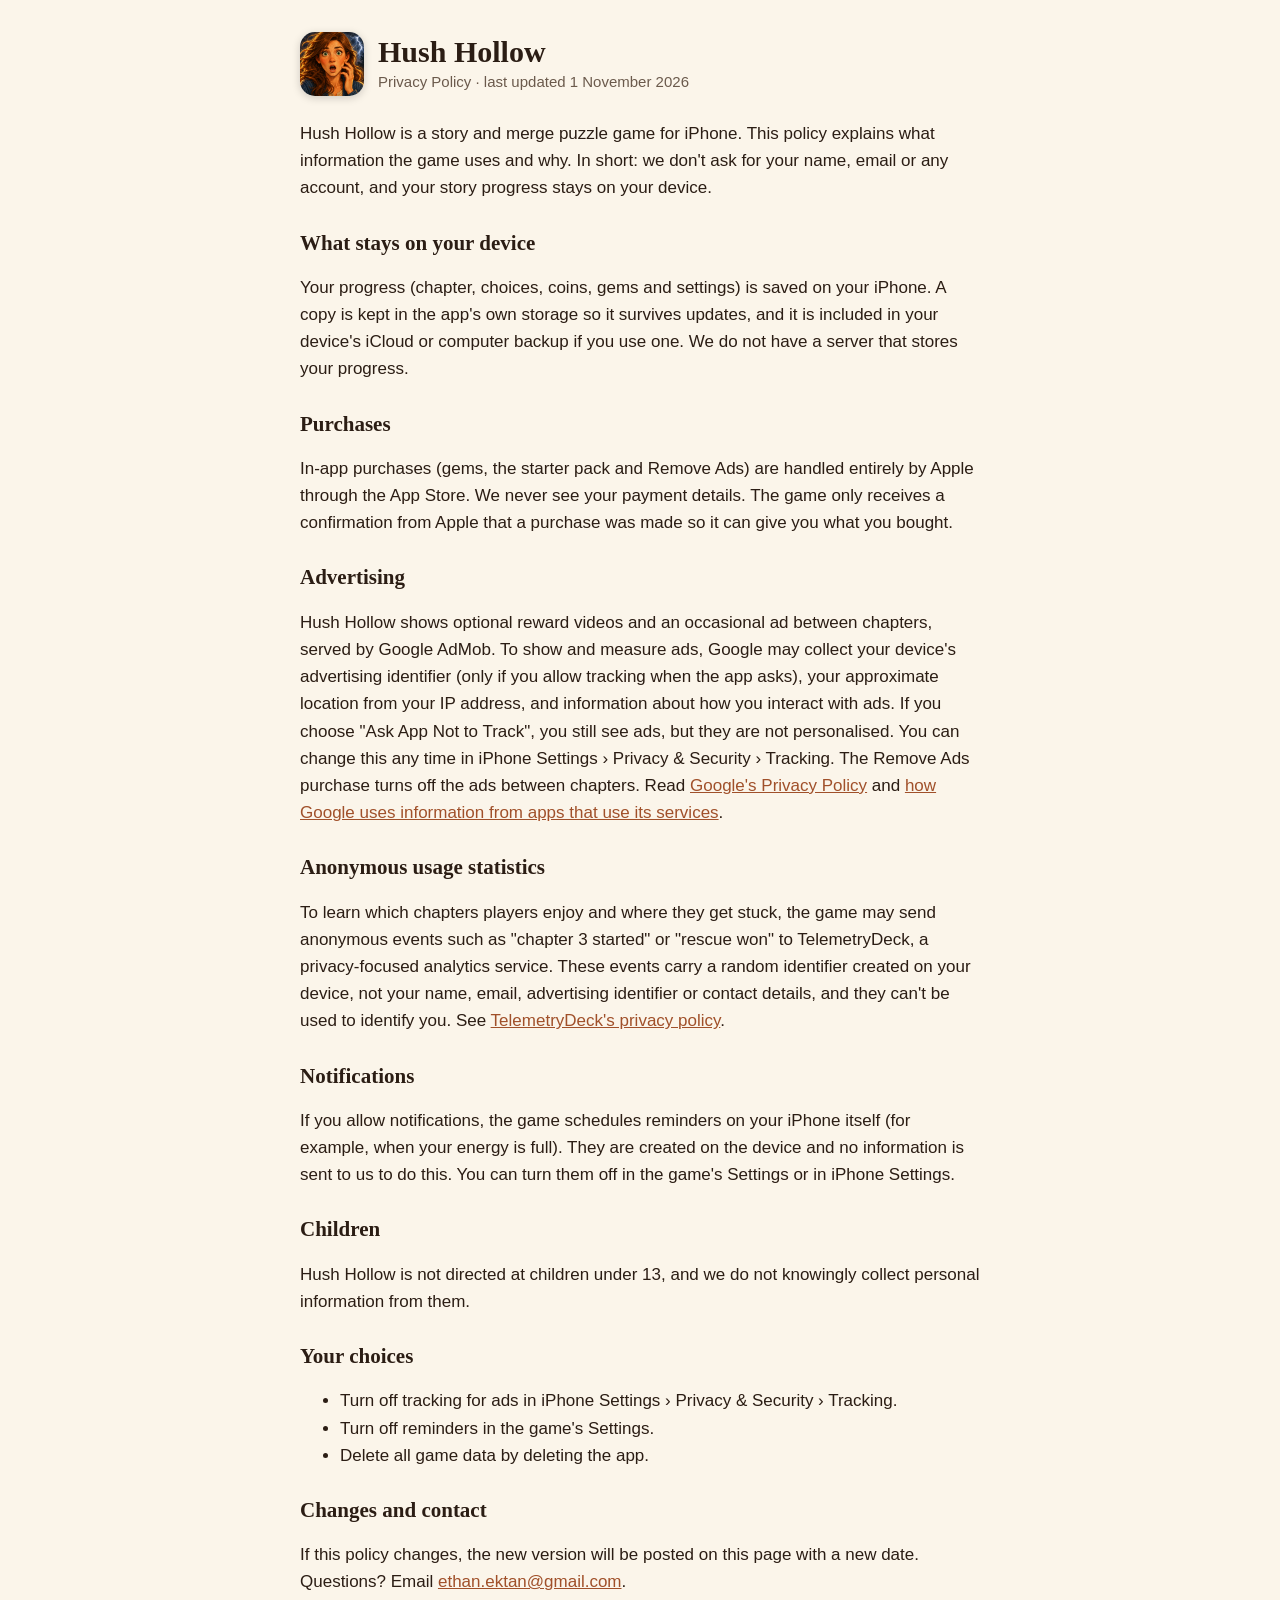
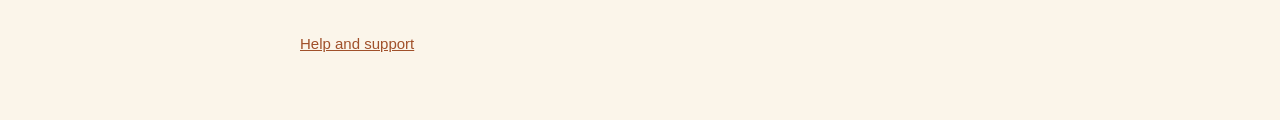
==== privacy.html @ 24a3fbf3 "Hush Hollow: privacy policy and support pages Co-Authored-By: Claude Opus 5.5 <noreply@anthropic.com" ====
<!doctype html>
<html lang="en">
<head>
<meta charset="utf-8"><meta name="viewport" content="width=device-width, initial-scale=1">
<title>Hush Hollow · Privacy Policy</title>
<link rel="stylesheet" href="style.css">
</head>
<body><main>
<header><img src="icon.png" alt=""><div><h1>Hush Hollow</h1><p>Privacy Policy · last updated 1 November 2026</p></div></header>

<p>Hush Hollow is a story and merge puzzle game for iPhone. This policy explains what information the game uses and why. In short: we don't ask for your name, email or any account, and your story progress stays on your device.</p>

<h2>What stays on your device</h2>
<p>Your progress (chapter, choices, coins, gems and settings) is saved on your iPhone. A copy is kept in the app's own storage so it survives updates, and it is included in your device's iCloud or computer backup if you use one. We do not have a server that stores your progress.</p>

<h2>Purchases</h2>
<p>In-app purchases (gems, the starter pack and Remove Ads) are handled entirely by Apple through the App Store. We never see your payment details. The game only receives a confirmation from Apple that a purchase was made so it can give you what you bought.</p>

<h2>Advertising</h2>
<p>Hush Hollow shows optional reward videos and an occasional ad between chapters, served by Google AdMob. To show and measure ads, Google may collect your device's advertising identifier (only if you allow tracking when the app asks), your approximate location from your IP address, and information about how you interact with ads. If you choose "Ask App Not to Track", you still see ads, but they are not personalised. You can change this any time in iPhone Settings › Privacy &amp; Security › Tracking. The Remove Ads purchase turns off the ads between chapters. Read <a href="https://policies.google.com/privacy">Google's Privacy Policy</a> and <a href="https://policies.google.com/technologies/partner-sites">how Google uses information from apps that use its services</a>.</p>

<h2>Anonymous usage statistics</h2>
<p>To learn which chapters players enjoy and where they get stuck, the game may send anonymous events such as "chapter 3 started" or "rescue won" to TelemetryDeck, a privacy-focused analytics service. These events carry a random identifier created on your device, not your name, email, advertising identifier or contact details, and they can't be used to identify you. See <a href="https://telemetrydeck.com/privacy/">TelemetryDeck's privacy policy</a>.</p>

<h2>Notifications</h2>
<p>If you allow notifications, the game schedules reminders on your iPhone itself (for example, when your energy is full). They are created on the device and no information is sent to us to do this. You can turn them off in the game's Settings or in iPhone Settings.</p>

<h2>Children</h2>
<p>Hush Hollow is not directed at children under 13, and we do not knowingly collect personal information from them.</p>

<h2>Your choices</h2>
<ul>
<li>Turn off tracking for ads in iPhone Settings › Privacy &amp; Security › Tracking.</li>
<li>Turn off reminders in the game's Settings.</li>
<li>Delete all game data by deleting the app.</li>
</ul>

<h2>Changes and contact</h2>
<p>If this policy changes, the new version will be posted on this page with a new date. Questions? Email <a href="mailto:ethan.ektan@gmail.com">ethan.ektan@gmail.com</a>.</p>

<nav><a href="support.html">Help and support</a></nav>
</main></body>
</html>
---- style.css ----
:root { --ink: #2b1d14; --muted: #6b5a4c; --gold: #c99a5b; --bg: #fbf5ea; --card: #fffaf2; }
* { box-sizing: border-box; }
body { margin: 0; background: var(--bg); color: var(--ink); font: 17px/1.6 -apple-system, BlinkMacSystemFont, "Segoe UI", Roboto, sans-serif; }
main { max-width: 720px; margin: 0 auto; padding: 32px 20px 64px; }
header { display: flex; align-items: center; gap: 14px; margin-bottom: 24px; }
header img { width: 64px; height: 64px; border-radius: 15px; box-shadow: 0 2px 8px rgba(0,0,0,.18); }
header h1 { margin: 0; font: 700 30px/1.1 ui-serif, Georgia, serif; }
header p { margin: 2px 0 0; color: var(--muted); font-size: 15px; }
h2 { font: 700 21px/1.3 ui-serif, Georgia, serif; margin: 28px 0 8px; }
a { color: #a0502a; }
.card { background: var(--card); border-radius: 16px; padding: 4px 20px 12px; box-shadow: inset 0 0 0 1px rgba(201,154,91,.35); }
nav { margin-top: 36px; font-size: 15px; color: var(--muted); }
small { color: var(--muted); }
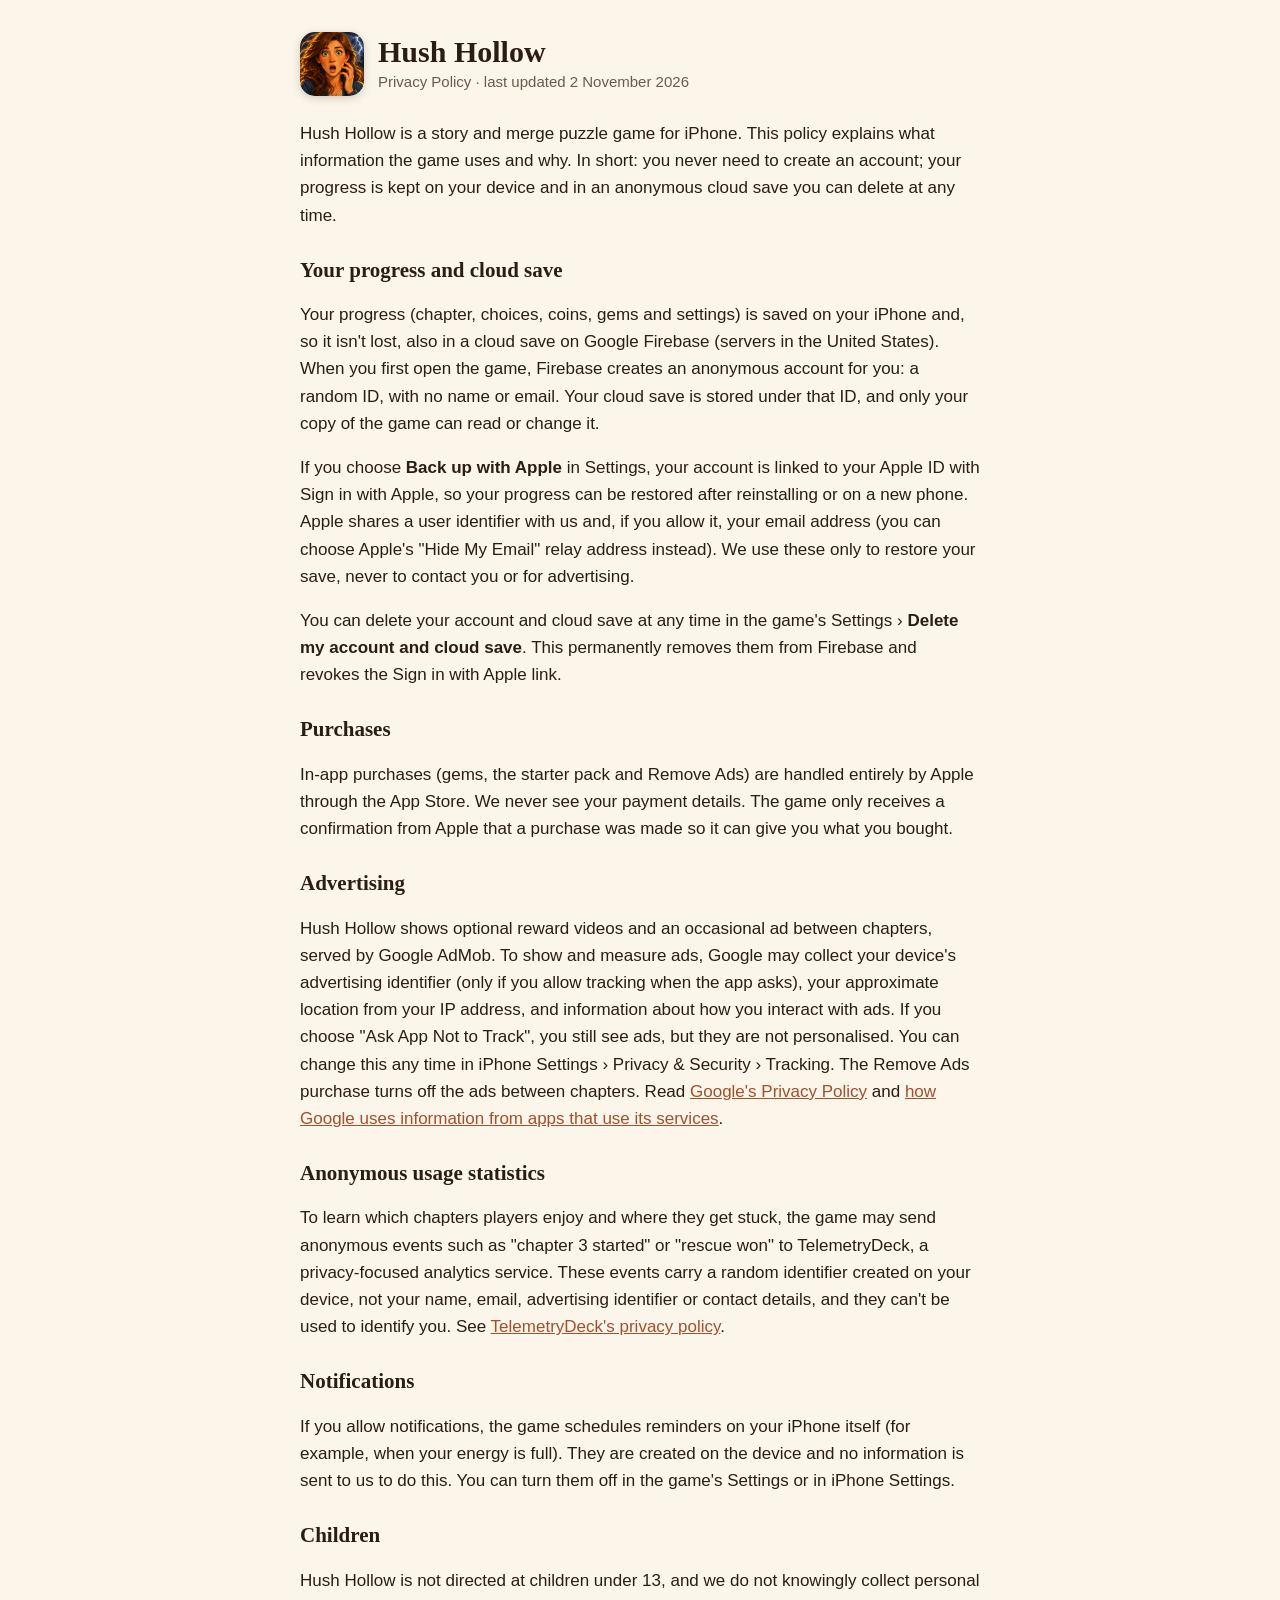
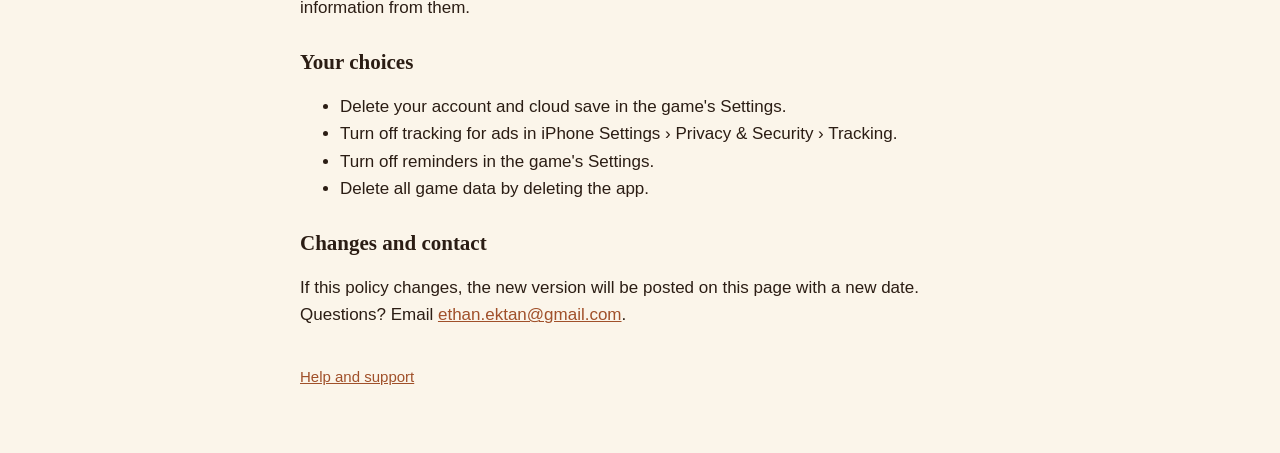
==== commit 269b48fa: "Privacy and support: cloud save, Back up with Apple, account deletion Co-Authored-By: Claude Opus 5." ====
--- a/privacy.html
+++ b/privacy.html
@@ -6,12 +6,14 @@
 <link rel="stylesheet" href="style.css">
 </head>
 <body><main>
-<header><img src="icon.png" alt=""><div><h1>Hush Hollow</h1><p>Privacy Policy · last updated 1 November 2026</p></div></header>
+<header><img src="icon.png" alt=""><div><h1>Hush Hollow</h1><p>Privacy Policy · last updated 2 November 2026</p></div></header>
 
-<p>Hush Hollow is a story and merge puzzle game for iPhone. This policy explains what information the game uses and why. In short: we don't ask for your name, email or any account, and your story progress stays on your device.</p>
+<p>Hush Hollow is a story and merge puzzle game for iPhone. This policy explains what information the game uses and why. In short: you never need to create an account; your progress is kept on your device and in an anonymous cloud save you can delete at any time.</p>
 
-<h2>What stays on your device</h2>
-<p>Your progress (chapter, choices, coins, gems and settings) is saved on your iPhone. A copy is kept in the app's own storage so it survives updates, and it is included in your device's iCloud or computer backup if you use one. We do not have a server that stores your progress.</p>
+<h2>Your progress and cloud save</h2>
+<p>Your progress (chapter, choices, coins, gems and settings) is saved on your iPhone and, so it isn't lost, also in a cloud save on Google Firebase (servers in the United States). When you first open the game, Firebase creates an anonymous account for you: a random ID, with no name or email. Your cloud save is stored under that ID, and only your copy of the game can read or change it.</p>
+<p>If you choose <b>Back up with Apple</b> in Settings, your account is linked to your Apple ID with Sign in with Apple, so your progress can be restored after reinstalling or on a new phone. Apple shares a user identifier with us and, if you allow it, your email address (you can choose Apple's "Hide My Email" relay address instead). We use these only to restore your save, never to contact you or for advertising.</p>
+<p>You can delete your account and cloud save at any time in the game's Settings › <b>Delete my account and cloud save</b>. This permanently removes them from Firebase and revokes the Sign in with Apple link.</p>
 
 <h2>Purchases</h2>
 <p>In-app purchases (gems, the starter pack and Remove Ads) are handled entirely by Apple through the App Store. We never see your payment details. The game only receives a confirmation from Apple that a purchase was made so it can give you what you bought.</p>
@@ -30,6 +32,7 @@
 
 <h2>Your choices</h2>
 <ul>
+<li>Delete your account and cloud save in the game's Settings.</li>
 <li>Turn off tracking for ads in iPhone Settings › Privacy &amp; Security › Tracking.</li>
 <li>Turn off reminders in the game's Settings.</li>
 <li>Delete all game data by deleting the app.</li>
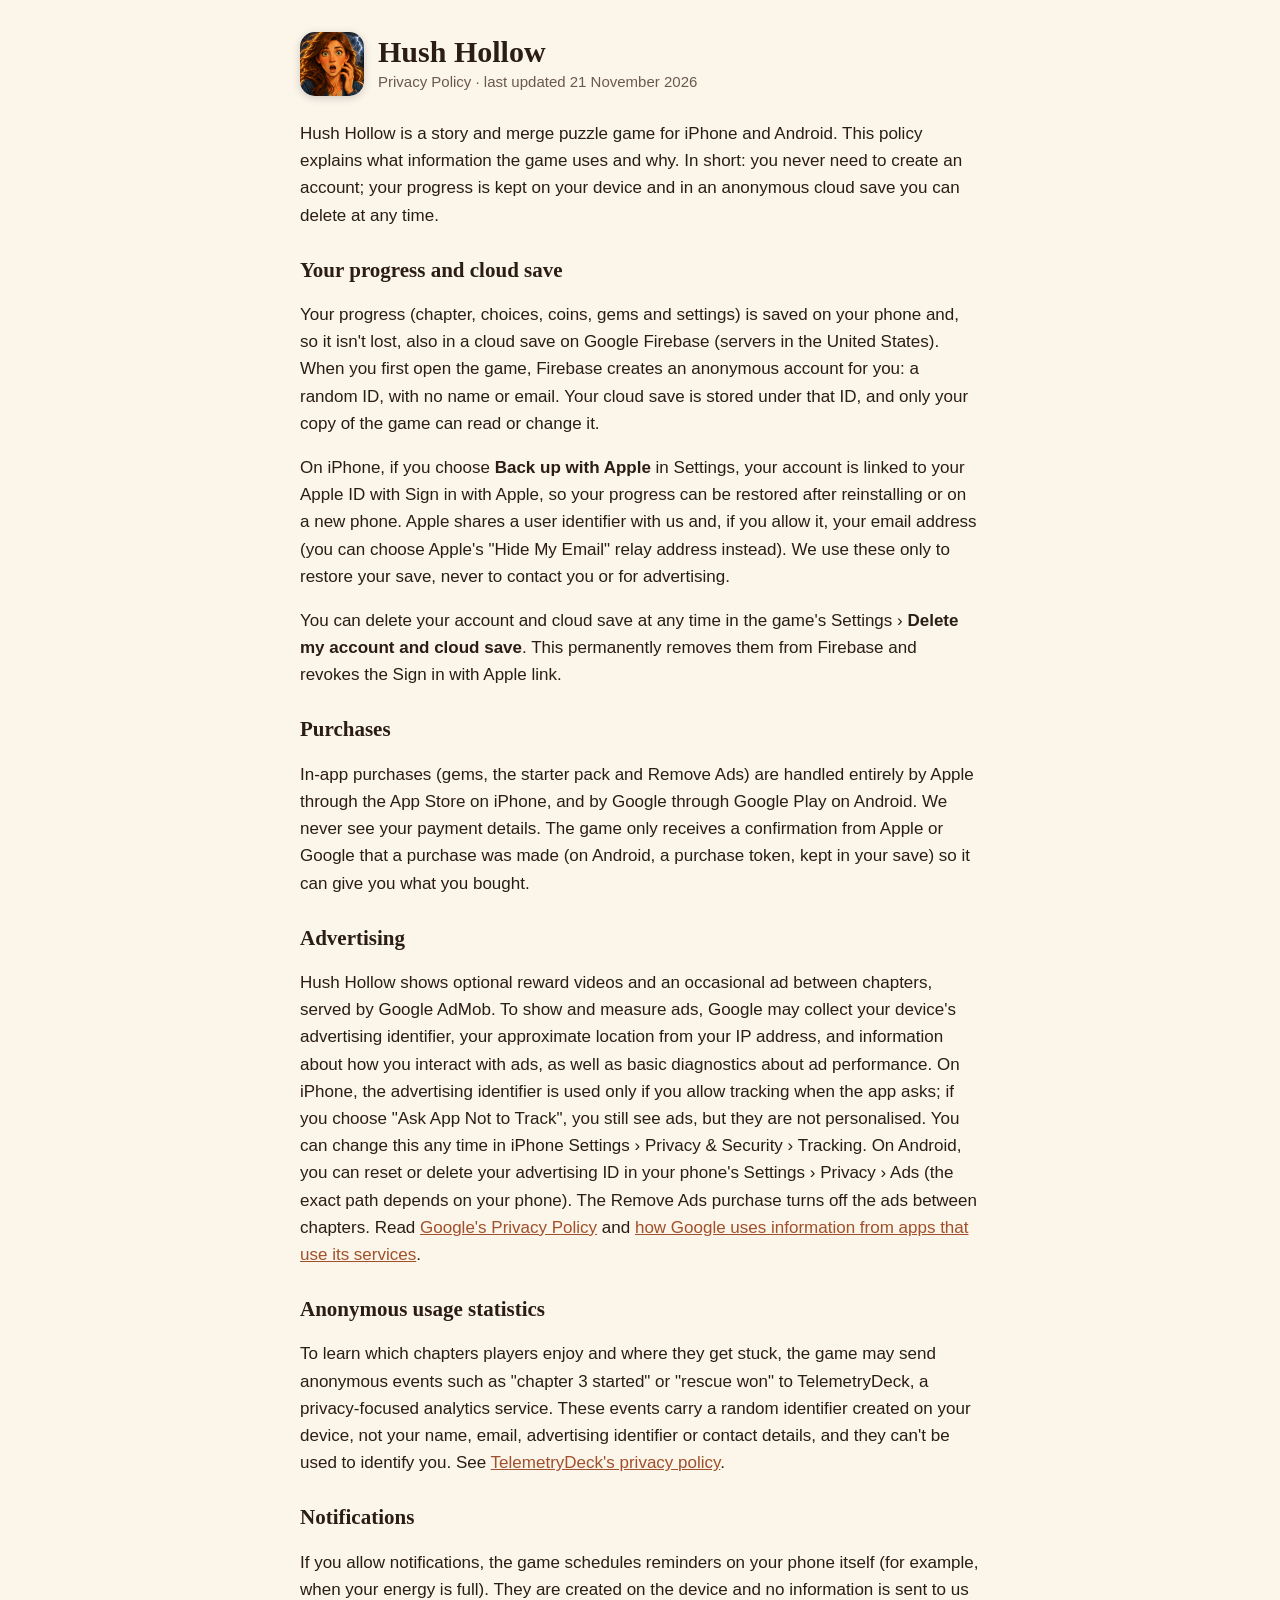
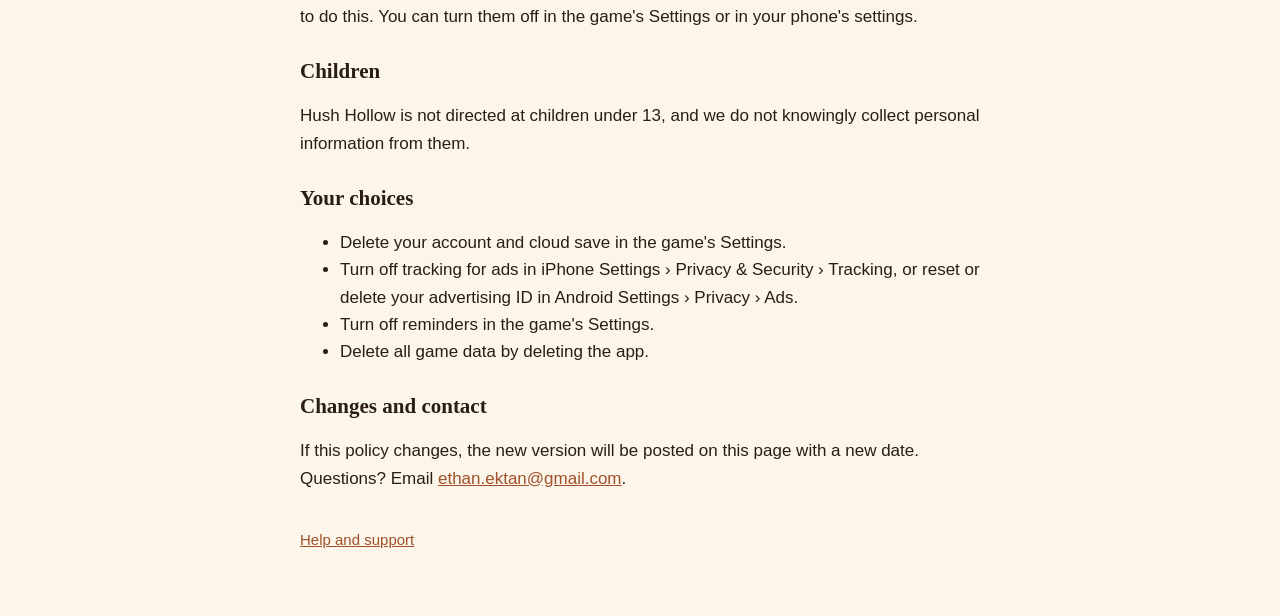
==== commit 7023919e: "Privacy policy: Android, Google Play purchases and Android ad ID Co-Authored-By: Claude Opus 5.5 <no" ====
--- a/privacy.html
+++ b/privacy.html
@@ -6,26 +6,26 @@
 <link rel="stylesheet" href="style.css">
 </head>
 <body><main>
-<header><img src="icon.png" alt=""><div><h1>Hush Hollow</h1><p>Privacy Policy · last updated 2 November 2026</p></div></header>
+<header><img src="icon.png" alt=""><div><h1>Hush Hollow</h1><p>Privacy Policy · last updated 21 November 2026</p></div></header>
 
-<p>Hush Hollow is a story and merge puzzle game for iPhone. This policy explains what information the game uses and why. In short: you never need to create an account; your progress is kept on your device and in an anonymous cloud save you can delete at any time.</p>
+<p>Hush Hollow is a story and merge puzzle game for iPhone and Android. This policy explains what information the game uses and why. In short: you never need to create an account; your progress is kept on your device and in an anonymous cloud save you can delete at any time.</p>
 
 <h2>Your progress and cloud save</h2>
-<p>Your progress (chapter, choices, coins, gems and settings) is saved on your iPhone and, so it isn't lost, also in a cloud save on Google Firebase (servers in the United States). When you first open the game, Firebase creates an anonymous account for you: a random ID, with no name or email. Your cloud save is stored under that ID, and only your copy of the game can read or change it.</p>
-<p>If you choose <b>Back up with Apple</b> in Settings, your account is linked to your Apple ID with Sign in with Apple, so your progress can be restored after reinstalling or on a new phone. Apple shares a user identifier with us and, if you allow it, your email address (you can choose Apple's "Hide My Email" relay address instead). We use these only to restore your save, never to contact you or for advertising.</p>
+<p>Your progress (chapter, choices, coins, gems and settings) is saved on your phone and, so it isn't lost, also in a cloud save on Google Firebase (servers in the United States). When you first open the game, Firebase creates an anonymous account for you: a random ID, with no name or email. Your cloud save is stored under that ID, and only your copy of the game can read or change it.</p>
+<p>On iPhone, if you choose <b>Back up with Apple</b> in Settings, your account is linked to your Apple ID with Sign in with Apple, so your progress can be restored after reinstalling or on a new phone. Apple shares a user identifier with us and, if you allow it, your email address (you can choose Apple's "Hide My Email" relay address instead). We use these only to restore your save, never to contact you or for advertising.</p>
 <p>You can delete your account and cloud save at any time in the game's Settings › <b>Delete my account and cloud save</b>. This permanently removes them from Firebase and revokes the Sign in with Apple link.</p>
 
 <h2>Purchases</h2>
-<p>In-app purchases (gems, the starter pack and Remove Ads) are handled entirely by Apple through the App Store. We never see your payment details. The game only receives a confirmation from Apple that a purchase was made so it can give you what you bought.</p>
+<p>In-app purchases (gems, the starter pack and Remove Ads) are handled entirely by Apple through the App Store on iPhone, and by Google through Google Play on Android. We never see your payment details. The game only receives a confirmation from Apple or Google that a purchase was made (on Android, a purchase token, kept in your save) so it can give you what you bought.</p>
 
 <h2>Advertising</h2>
-<p>Hush Hollow shows optional reward videos and an occasional ad between chapters, served by Google AdMob. To show and measure ads, Google may collect your device's advertising identifier (only if you allow tracking when the app asks), your approximate location from your IP address, and information about how you interact with ads. If you choose "Ask App Not to Track", you still see ads, but they are not personalised. You can change this any time in iPhone Settings › Privacy &amp; Security › Tracking. The Remove Ads purchase turns off the ads between chapters. Read <a href="https://policies.google.com/privacy">Google's Privacy Policy</a> and <a href="https://policies.google.com/technologies/partner-sites">how Google uses information from apps that use its services</a>.</p>
+<p>Hush Hollow shows optional reward videos and an occasional ad between chapters, served by Google AdMob. To show and measure ads, Google may collect your device's advertising identifier, your approximate location from your IP address, and information about how you interact with ads, as well as basic diagnostics about ad performance. On iPhone, the advertising identifier is used only if you allow tracking when the app asks; if you choose "Ask App Not to Track", you still see ads, but they are not personalised. You can change this any time in iPhone Settings › Privacy &amp; Security › Tracking. On Android, you can reset or delete your advertising ID in your phone's Settings › Privacy › Ads (the exact path depends on your phone). The Remove Ads purchase turns off the ads between chapters. Read <a href="https://policies.google.com/privacy">Google's Privacy Policy</a> and <a href="https://policies.google.com/technologies/partner-sites">how Google uses information from apps that use its services</a>.</p>
 
 <h2>Anonymous usage statistics</h2>
 <p>To learn which chapters players enjoy and where they get stuck, the game may send anonymous events such as "chapter 3 started" or "rescue won" to TelemetryDeck, a privacy-focused analytics service. These events carry a random identifier created on your device, not your name, email, advertising identifier or contact details, and they can't be used to identify you. See <a href="https://telemetrydeck.com/privacy/">TelemetryDeck's privacy policy</a>.</p>
 
 <h2>Notifications</h2>
-<p>If you allow notifications, the game schedules reminders on your iPhone itself (for example, when your energy is full). They are created on the device and no information is sent to us to do this. You can turn them off in the game's Settings or in iPhone Settings.</p>
+<p>If you allow notifications, the game schedules reminders on your phone itself (for example, when your energy is full). They are created on the device and no information is sent to us to do this. You can turn them off in the game's Settings or in your phone's settings.</p>
 
 <h2>Children</h2>
 <p>Hush Hollow is not directed at children under 13, and we do not knowingly collect personal information from them.</p>
@@ -33,7 +33,7 @@
 <h2>Your choices</h2>
 <ul>
 <li>Delete your account and cloud save in the game's Settings.</li>
-<li>Turn off tracking for ads in iPhone Settings › Privacy &amp; Security › Tracking.</li>
+<li>Turn off tracking for ads in iPhone Settings › Privacy &amp; Security › Tracking, or reset or delete your advertising ID in Android Settings › Privacy › Ads.</li>
 <li>Turn off reminders in the game's Settings.</li>
 <li>Delete all game data by deleting the app.</li>
 </ul>
